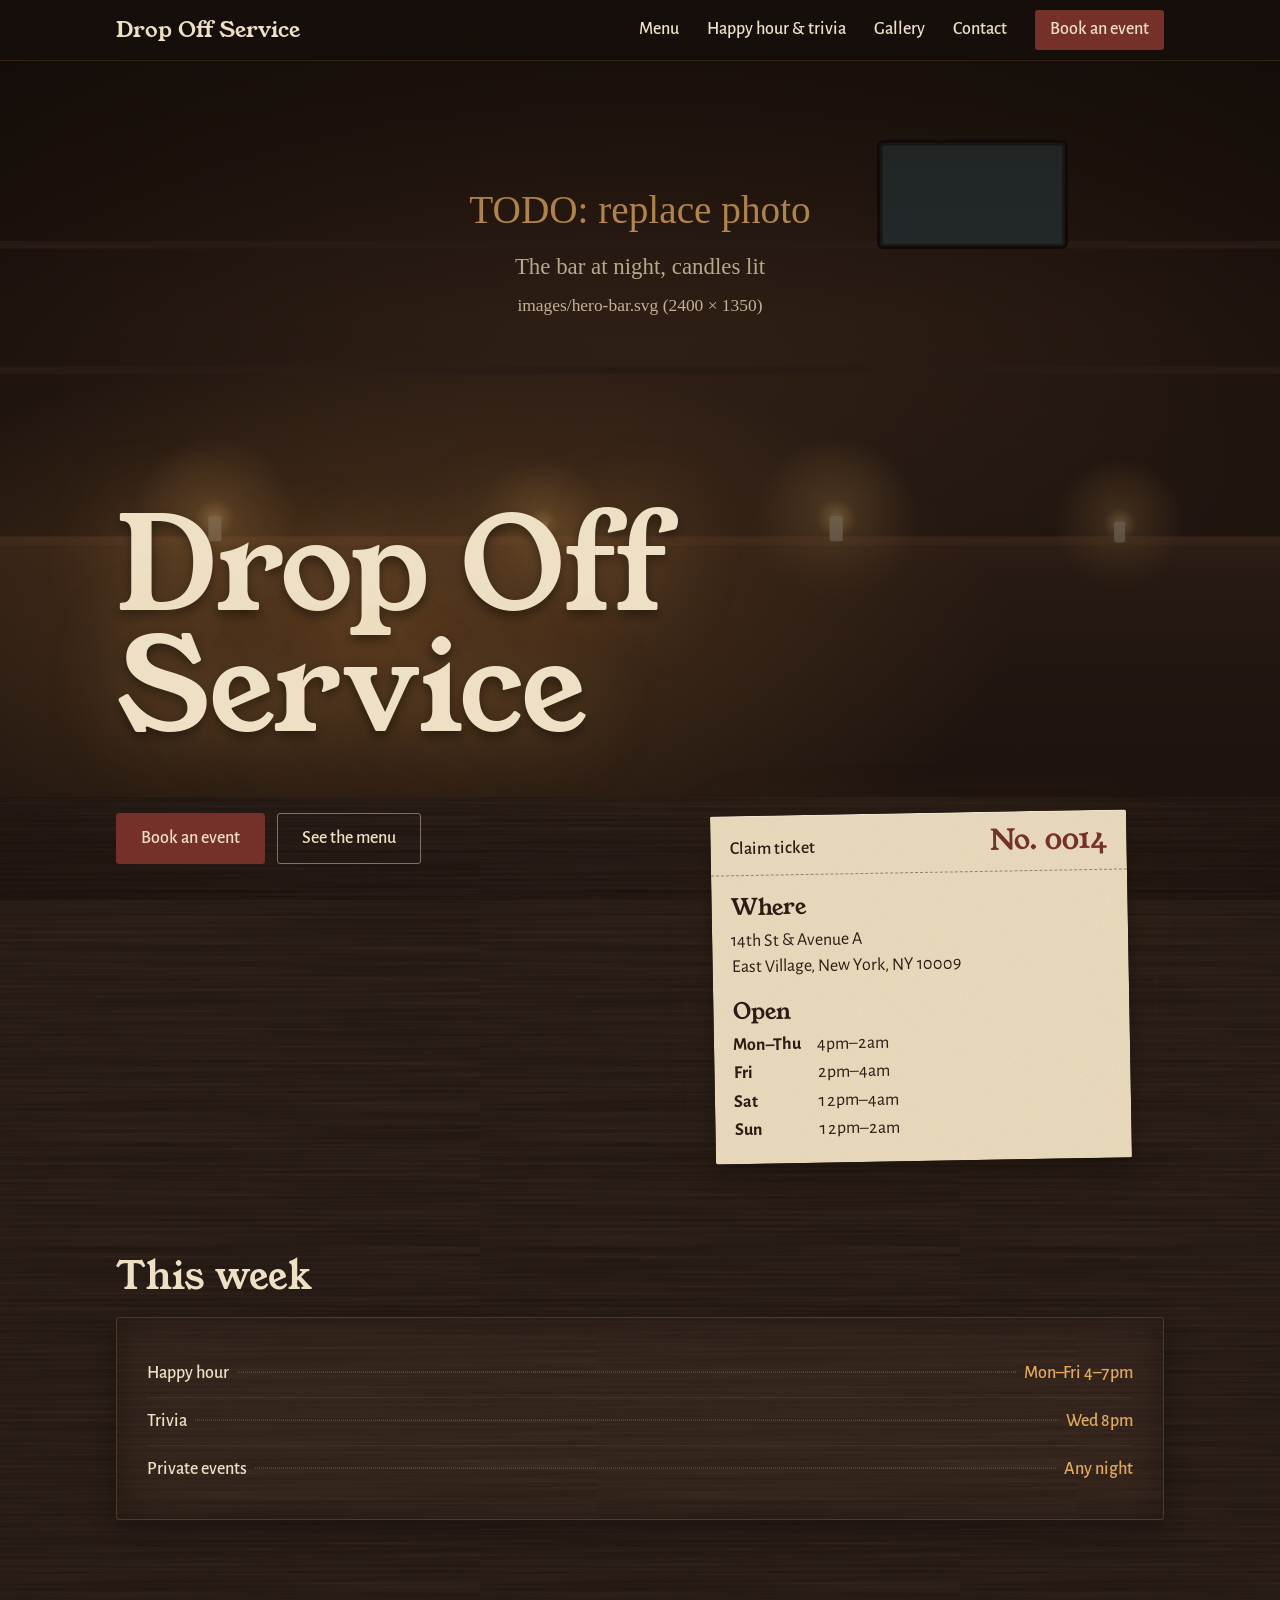
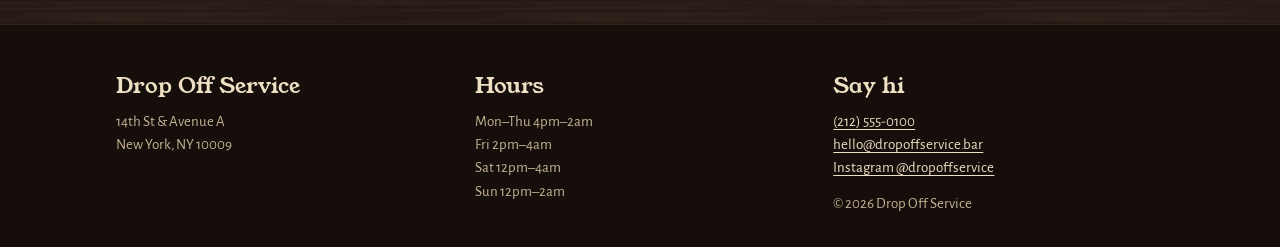
==== index.html @ 878d9a4b "website" ====
<!doctype html>
<html lang="en">
<head>
  <meta charset="utf-8">
  <meta name="viewport" content="width=device-width, initial-scale=1, viewport-fit=cover">
  <title>Drop Off Service | Bar at 14th St &amp; Avenue A, East Village</title>
  <!-- TODO: confirm description copy -->
  <meta name="description" content="Drop Off Service is a bar at 14th Street and Avenue A in the East Village. Happy hour weekdays, trivia Wednesdays, private events in the back room.">
  <meta name="theme-color" content="#150e0a">
  <script>document.documentElement.classList.add("js")</script>
  <link rel="preconnect" href="https://fonts.googleapis.com">
  <link rel="preconnect" href="https://fonts.gstatic.com" crossorigin>
  <link rel="stylesheet" href="https://fonts.googleapis.com/css2?family=Alegreya+Sans:ital,wght@0,400;0,500;0,700;1,400&family=Young+Serif&display=swap">
  <link rel="stylesheet" href="css/styles.css">
</head>
<body>
  <a class="skip-link" href="#main">Skip to content</a>

  <header class="site-header">
    <div class="wrap">
      <a class="wordmark" href="index.html">Drop Off Service</a>
      <button class="nav-toggle" type="button" aria-expanded="false" aria-controls="site-nav">Pages</button>
      <nav id="site-nav" class="site-nav" aria-label="Main">
        <ul>
          <li><a href="menu.html">Menu</a></li>
          <li><a href="happy-hour.html">Happy hour &amp; trivia</a></li>
          <li><a href="gallery.html">Gallery</a></li>
          <li><a href="contact.html">Contact</a></li>
          <li><a class="nav-book" href="events.html">Book an event</a></li>
        </ul>
      </nav>
    </div>
  </header>

  <main id="main">
    <section class="hero" aria-label="Welcome">
      <div class="hero-photo">
        <!-- TODO: replace with real photo (wide, at least 2400 × 1350) -->
        <img src="images/hero-bar.svg" alt="Inside Drop Off Service" width="2400" height="1350">
        <div class="sign sign-lit wrap">
          <h1><span>Drop Off</span> <span>Service</span></h1>
        </div>
      </div>

      <div class="hero-body wrap">
        <div class="hero-copy">
          <div class="hero-actions">
            <a class="btn" href="events.html">Book an event</a>
            <a class="btn btn-quiet" href="menu.html">See the menu</a>
          </div>
        </div>

        <div class="ticket ticket-tilt">
          <div class="ticket-stub">
            <span>Claim ticket</span>
            <span class="ticket-no">No. 0014</span>
          </div>
          <div class="ticket-body">
            <h2>Where</h2>
            <!-- TODO: add exact street number -->
            <address>
              14th St &amp; Avenue A<br>
              East Village, New York, NY 10009
            </address>
            <h2>Open</h2>
            <!-- TODO: confirm hours -->
            <dl>
              <dt>Mon–Thu</dt><dd>4pm–2am</dd>
              <dt>Fri</dt><dd>2pm–4am</dd>
              <dt>Sat</dt><dd>12pm–4am</dd>
              <dt>Sun</dt><dd>12pm–2am</dd>
            </dl>
          </div>
        </div>
      </div>
    </section>

    <section class="section wrap" aria-labelledby="this-week">
      <h2 class="section-title" id="this-week">This week</h2>
      <div class="board">
        <!-- TODO: confirm weekly schedule -->
        <ul>
          <li>
            <a class="row" href="happy-hour.html"><span>Happy hour</span><span class="leader"></span><span class="price">Mon–Fri 4–7pm</span></a>
          </li>
          <li>
            <a class="row" href="happy-hour.html#trivia"><span>Trivia</span><span class="leader"></span><span class="price">Wed 8pm</span></a>
          </li>
          <li>
            <a class="row" href="events.html"><span>Private events</span><span class="leader"></span><span class="price">Any night</span></a>
          </li>
        </ul>
      </div>
    </section>

  </main>

  <footer class="site-footer">
    <div class="wrap">
      <div>
        <h2>Drop Off Service</h2>
        <!-- TODO: add exact street number -->
        <address>14th St &amp; Avenue A<br>New York, NY 10009</address>
      </div>
      <div>
        <h2>Hours</h2>
        <!-- TODO: confirm hours -->
        <p>Mon–Thu 4pm–2am<br>Fri 2pm–4am<br>Sat 12pm–4am<br>Sun 12pm–2am</p>
      </div>
      <div>
        <h2>Say hi</h2>
        <!-- TODO: real phone, email, Instagram handle -->
        <p><a href="tel:+12125550100">(212) 555-0100</a><br>
          <a href="mailto:hello@dropoffservice.bar">hello@dropoffservice.bar</a><br>
          <a href="https://www.instagram.com/dropoffservice/">Instagram @dropoffservice</a></p>
        <p>&copy; <span data-year>2026</span> Drop Off Service</p>
      </div>
    </div>
  </footer>

  <script src="js/main.js" defer></script>
</body>
</html>
---- css/styles.css ----
/* Drop Off Service
   An old dark-wood bar at 9pm: walnut and espresso, candlelight amber,
   an oxblood accent, cream paper for the bar tab. */

:root {
  --espresso: #150e0a;
  --walnut: #1e140f;
  --oak: #2b1d16;
  --oxblood: #76302a;
  --oxblood-lit: #8e3b33;
  --cream: #eee0c4;
  --cream-soft: #c4b394;
  --amber: #e2a95b;
  --amber-glow: rgba(226, 169, 91, 0.35);
  --paper: #ebdcbf;
  --paper-ink: #2a1c14;

  --serif: "Young Serif", Georgia, "Times New Roman", serif;
  --sans: "Alegreya Sans", "Gill Sans", "Trebuchet MS", sans-serif;

  /* Horizontal wood grain, used at low alpha on dark surfaces */
  --grain: url("data:image/svg+xml,%3Csvg xmlns='http://www.w3.org/2000/svg' width='480' height='480'%3E%3Cfilter id='g'%3E%3CfeTurbulence type='fractalNoise' baseFrequency='0.004 0.35' numOctaves='3' seed='7' stitchTiles='stitch'/%3E%3CfeColorMatrix values='0 0 0 0 0.42 0 0 0 0 0.27 0 0 0 0 0.17 0 0 0 0.14 0'/%3E%3C/filter%3E%3Crect width='100%25' height='100%25' filter='url(%23g)'/%3E%3C/svg%3E");
  /* Fine paper tooth for the bar tab */
  --tooth: url("data:image/svg+xml,%3Csvg xmlns='http://www.w3.org/2000/svg' width='200' height='200'%3E%3Cfilter id='p'%3E%3CfeTurbulence type='fractalNoise' baseFrequency='0.9' numOctaves='2' seed='3' stitchTiles='stitch'/%3E%3CfeColorMatrix values='0 0 0 0 0.35 0 0 0 0 0.25 0 0 0 0 0.15 0 0 0 0.12 0'/%3E%3C/filter%3E%3Crect width='100%25' height='100%25' filter='url(%23p)'/%3E%3C/svg%3E");

  /* 4:3 scale */
  --step--1: 0.9375rem;
  --step-0: 1.125rem;
  --step-1: 1.4rem;
  --step-2: 1.777rem;
  --step-3: 2.369rem;
  --step-4: 3.157rem;

  --gutter: 1.25rem;
  --max: 68rem;
}

*,
*::before,
*::after {
  box-sizing: border-box;
}

html {
  -webkit-text-size-adjust: 100%;
}

body {
  margin: 0;
  font-family: var(--sans);
  font-size: var(--step-0);
  line-height: 1.55;
  color: var(--cream);
  background-color: var(--walnut);
  background-image: var(--grain);
  background-size: 480px 480px;
}

/* Soft vignette, like the corners of a room lit by candles */
body::before {
  content: "";
  position: fixed;
  inset: 0;
  z-index: -1;
  pointer-events: none;
  background: radial-gradient(ellipse 120% 90% at 50% 40%, transparent 55%, rgba(8, 5, 3, 0.6) 100%);
}

img {
  max-width: 100%;
  height: auto;
  display: block;
}

a {
  color: var(--amber);
  text-underline-offset: 0.2em;
  text-decoration-thickness: 1px;
}

a:hover {
  text-decoration-thickness: 2px;
}

:focus-visible {
  outline: 2px solid var(--amber);
  outline-offset: 3px;
}

::selection {
  background: var(--oxblood);
  color: var(--cream);
}

.skip-link {
  position: absolute;
  left: 1rem;
  top: -4rem;
  z-index: 100;
  background: var(--cream);
  color: var(--paper-ink);
  padding: 0.5rem 1rem;
}

.skip-link:focus {
  top: 1rem;
}

.visually-hidden {
  position: absolute;
  width: 1px;
  height: 1px;
  overflow: hidden;
  clip: rect(0 0 0 0);
  white-space: nowrap;
}

.wrap {
  width: 100%;
  max-width: var(--max);
  margin-inline: auto;
  padding-inline: var(--gutter);
}

h1,
h2,
h3 {
  font-family: var(--serif);
  font-weight: 400;
  color: var(--cream);
}

/* ---------- Header ---------- */

.site-header {
  position: sticky;
  top: 0;
  z-index: 50;
  background: rgba(21, 14, 10, 0.94);
  border-bottom: 1px solid rgba(226, 169, 91, 0.14);
  color: var(--cream);
  padding-top: env(safe-area-inset-top, 0px);
}

.site-header .wrap {
  display: flex;
  align-items: center;
  justify-content: space-between;
  gap: 1rem;
  min-height: 3.75rem;
}

.wordmark {
  font-family: var(--serif);
  font-size: var(--step-1);
  color: var(--cream);
  text-decoration: none;
}

.nav-toggle {
  display: inline-flex;
  align-items: center;
  gap: 0.5rem;
  background: none;
  border: 1px solid var(--cream-soft);
  color: var(--cream);
  font: inherit;
  font-weight: 500;
  font-size: var(--step--1);
  padding: 0.35rem 0.85rem;
  border-radius: 3px;
  cursor: pointer;
}

.site-nav ul {
  list-style: none;
  margin: 0;
  padding: 0;
}

.site-nav a {
  display: block;
  color: var(--cream);
  text-decoration: none;
  font-weight: 500;
}

.site-nav a:hover {
  color: var(--amber);
}

.site-nav a[aria-current="page"] {
  color: var(--amber);
  text-decoration: underline;
  text-decoration-thickness: 1px;
}

/* Mobile: nav drops down under the bar. Without JS it just shows. */
.js .site-nav {
  display: none;
}

.js .site-nav.is-open {
  display: block;
}

.site-header .wrap {
  flex-wrap: wrap;
}

.site-nav {
  flex: 0 0 calc(100% + 2 * var(--gutter));
  margin-inline: calc(-1 * var(--gutter));
  border-top: 1px solid rgba(238, 224, 196, 0.1);
}

.site-nav li a {
  padding: 0.85rem var(--gutter);
  border-bottom: 1px solid rgba(238, 224, 196, 0.08);
  font-size: var(--step-1);
}

.site-nav .nav-book {
  color: var(--amber);
}

@media (min-width: 52rem) {
  .nav-toggle {
    display: none;
  }

  .site-header .wrap {
    flex-wrap: nowrap;
  }

  .js .site-nav,
  .site-nav {
    display: block;
    flex: 0 1 auto;
    margin-inline: 0;
    border-top: 0;
  }

  .site-nav ul {
    display: flex;
    gap: 1.75rem;
    align-items: center;
  }

  .site-nav li a {
    padding: 0;
    border: 0;
    font-size: var(--step-0);
  }

  .site-nav .nav-book {
    background: var(--oxblood);
    color: var(--cream);
    padding: 0.4rem 0.95rem;
    border-radius: 3px;
  }

  .site-nav .nav-book:hover {
    background: var(--oxblood-lit);
    color: var(--cream);
  }
}

/* ---------- Buttons ---------- */

.btn {
  display: inline-block;
  font: inherit;
  font-weight: 500;
  font-size: var(--step-0);
  text-decoration: none;
  line-height: 1.2;
  padding: 0.85rem 1.5rem;
  border: 1px solid var(--oxblood);
  border-radius: 3px;
  background: var(--oxblood);
  color: var(--cream);
  cursor: pointer;
  transition: background-color 0.4s ease, border-color 0.4s ease;
}

.btn:hover {
  background: var(--oxblood-lit);
  border-color: var(--oxblood-lit);
}

.btn-quiet {
  background: transparent;
  color: var(--cream);
  border-color: rgba(238, 224, 196, 0.45);
}

.btn-quiet:hover {
  background: rgba(238, 224, 196, 0.08);
  border-color: var(--cream);
}

/* ---------- Hero: the room at 9pm ---------- */

.hero {
  padding-bottom: 3rem;
}

.hero-photo {
  position: relative;
  display: flex;
  align-items: flex-end;
  min-height: clamp(28rem, 82vh, 46rem);
  overflow: hidden;
  background: var(--espresso);
}

.hero-photo > img {
  position: absolute;
  inset: 0;
  width: 100%;
  height: 100%;
  object-fit: cover;
  object-position: 50% 60%;
}

/* Candlelight pooled low behind the name, then the room falling to dark */
.hero-photo::after {
  content: "";
  position: absolute;
  inset: 0;
  background:
    radial-gradient(ellipse 70% 55% at 30% 78%, rgba(226, 150, 70, 0.22), transparent 70%),
    linear-gradient(to top, var(--walnut) 0%, rgba(30, 20, 15, 0.75) 30%, rgba(30, 20, 15, 0.1) 65%, rgba(21, 14, 10, 0.45) 100%);
}

.sign {
  position: relative;
  z-index: 1;
  padding-block: 3rem 2.25rem;
}

.sign h1 {
  margin: 0;
  font-size: clamp(3.4rem, 16vw, 8rem);
  line-height: 0.95;
  letter-spacing: -0.01em;
  text-shadow:
    0 0 0.6em var(--amber-glow),
    0 0.04em 0.08em rgba(0, 0, 0, 0.5);
}

.sign h1 span {
  display: block;
}

.sign-sub {
  margin: 1rem 0 0;
  max-width: 26em;
  font-size: var(--step-1);
  line-height: 1.35;
  color: var(--cream-soft);
}

/* One slow fade as the room comes into view */
.sign-lit h1,
.sign-lit .sign-sub {
  animation: candle-up 1.8s ease-out both;
}

.sign-lit .sign-sub {
  animation-delay: 0.5s;
}

@keyframes candle-up {
  from { opacity: 0; }
  to   { opacity: 1; }
}

.hero-body {
  display: grid;
  gap: 2.25rem;
  margin-top: 0.5rem;
  align-items: start;
}

.hero-copy p {
  margin: 0 0 1.5rem;
  max-width: 30em;
  font-size: var(--step-1);
  line-height: 1.45;
}

.hero-actions {
  display: flex;
  flex-wrap: wrap;
  gap: 0.75rem;
}

@media (min-width: 52rem) {
  .hero {
    padding-bottom: 4.5rem;
  }

  .sign {
    padding-block: 4rem 3rem;
  }

  .hero-body {
    grid-template-columns: 1.2fr 1fr;
    gap: 3.5rem;
    margin-top: 1rem;
  }
}

@media (prefers-reduced-motion: reduce) {
  .sign-lit h1,
  .sign-lit .sign-sub {
    animation: none;
  }

  .btn {
    transition: none;
  }
}

/* ---------- Bar tab (the old claim ticket) ---------- */

.ticket {
  background-color: var(--paper);
  background-image: var(--tooth);
  color: var(--paper-ink);
  font-family: var(--sans);
  font-size: var(--step-0);
  line-height: 1.45;
  max-width: 26rem;
  border-radius: 2px;
  box-shadow:
    0 1px 0 rgba(255, 255, 255, 0.35) inset,
    0 10px 30px rgba(0, 0, 0, 0.45),
    0 0 60px rgba(226, 169, 91, 0.08);
}

.ticket a {
  color: var(--oxblood);
}

.ticket-stub {
  display: flex;
  justify-content: space-between;
  align-items: baseline;
  padding: 0.9rem 1.2rem 0.8rem;
  border-bottom: 1px dashed rgba(42, 28, 20, 0.45);
  font-weight: 500;
}

.ticket-no {
  font-family: var(--serif);
  font-size: var(--step-2);
  color: var(--oxblood);
  line-height: 1;
}

.ticket-body {
  padding: 1rem 1.2rem 1.3rem;
}

.ticket h2,
.ticket h3 {
  font-family: var(--serif);
  font-size: var(--step-1);
  color: var(--paper-ink);
  margin: 0 0 0.2rem;
}

.ticket dl {
  margin: 0;
  display: grid;
  grid-template-columns: auto 1fr;
  gap: 0.15rem 1rem;
  font-variant-numeric: tabular-nums;
}

.ticket dt {
  font-weight: 700;
}

.ticket dd {
  margin: 0;
}

.ticket address {
  font-style: normal;
  margin-bottom: 1rem;
}

@media (min-width: 52rem) {
  .ticket-tilt {
    transform: rotate(-1deg);
  }
}

/* ---------- Page sections ---------- */

main {
  display: block;
}

.page-head {
  padding-block: 3.5rem 1.75rem;
}

.page-head h1,
.section-title {
  margin: 0;
  line-height: 1.05;
}

.page-head h1 {
  font-size: clamp(var(--step-4), 11vw, 5rem);
  text-shadow: 0 0 0.7em rgba(226, 169, 91, 0.18);
}

.page-head p {
  margin: 1rem 0 0;
  max-width: 34em;
  font-size: var(--step-1);
  line-height: 1.45;
  color: var(--cream-soft);
}

.section {
  padding-block: 1.5rem 3.5rem;
}

.section-title {
  font-size: var(--step-3);
  margin-bottom: 1.25rem;
}

.prose {
  max-width: 36em;
}

.prose p {
  margin: 0 0 1em;
}

.split {
  display: grid;
  gap: 2rem;
}

@media (min-width: 52rem) {
  .split {
    grid-template-columns: 1fr 1fr;
    gap: 3.5rem;
    align-items: start;
  }
}

.photo {
  margin: 0;
}

.photo img {
  width: 100%;
  aspect-ratio: 4 / 3;
  object-fit: cover;
  border-radius: 2px;
  box-shadow: 0 12px 32px rgba(0, 0, 0, 0.5);
}

.photo figcaption {
  font-style: italic;
  font-size: var(--step--1);
  padding: 0.6rem 0.1rem 0;
  color: var(--cream-soft);
}

/* ---------- Boards: wood panels behind the bar (menus, specials) ---------- */

.board {
  background-color: var(--oak);
  background-image: var(--grain);
  background-size: 480px 480px;
  color: var(--cream);
  padding: 1.5rem 1.2rem 1.25rem;
  border: 1px solid rgba(226, 169, 91, 0.16);
  border-radius: 3px;
  box-shadow:
    inset 0 0 40px rgba(0, 0, 0, 0.35),
    0 8px 24px rgba(0, 0, 0, 0.3);
}

.board + .board {
  margin-top: 1.5rem;
}

.board h2,
.board h3 {
  margin: 0 0 0.9rem;
  font-size: var(--step-2);
  line-height: 1.1;
}

.board ul + h3 {
  margin-top: 1.75rem;
  font-size: var(--step-1);
}

.board .board-note {
  margin: -0.4rem 0 1rem;
  color: var(--cream-soft);
  font-style: italic;
  font-size: var(--step--1);
}

.board ul {
  list-style: none;
  margin: 0;
  padding: 0;
}

.board li {
  padding-block: 0.6rem;
}

.board li + li {
  border-top: 1px solid rgba(238, 224, 196, 0.07);
}

.row {
  display: flex;
  align-items: baseline;
  gap: 0.5rem;
  font-weight: 500;
}

.board a.row {
  color: var(--cream);
  text-decoration: none;
}

.board a.row:hover > span:first-child {
  color: var(--amber);
  text-decoration: underline;
  text-decoration-thickness: 1px;
}

.row .leader {
  flex: 1;
  min-width: 1rem;
  border-bottom: 1px dotted rgba(238, 224, 196, 0.3);
  transform: translateY(-0.3em);
}

.row .price {
  color: var(--amber);
  font-variant-numeric: tabular-nums;
}

.board .desc {
  display: block;
  margin-top: 0.15rem;
  color: var(--cream-soft);
  font-size: var(--step--1);
  font-weight: 400;
  max-width: 34em;
}

.board-grid {
  display: grid;
  gap: 1.5rem;
}

.board-grid .board + .board {
  margin-top: 0;
}

@media (min-width: 52rem) {
  .board {
    padding: 2rem 1.9rem 1.6rem;
  }

  /* Two columns that pack boards of different heights */
  .board-grid {
    display: block;
    columns: 2;
    column-gap: 1.5rem;
  }

  .board-grid .board {
    break-inside: avoid;
    margin-bottom: 1.5rem;
  }
}

/* ---------- Trivia ---------- */

.trivia {
  display: grid;
  gap: 2rem;
  align-items: start;
}

.trivia .ticket {
  max-width: none;
}

.steps {
  margin: 0;
  padding-left: 1.5rem;
}

.steps li {
  margin-bottom: 0.6rem;
  padding-left: 0.35rem;
}

.steps li::marker {
  font-family: var(--serif);
  color: var(--amber);
}

.trivia-detail {
  display: grid;
  gap: 2rem;
  max-width: 38em;
}

.plain-list {
  margin: 0;
  padding-left: 1.2rem;
}

.plain-list li {
  margin-bottom: 0.5rem;
}

.plain-list li::marker {
  color: var(--amber);
}

.trivia h3 {
  font-size: var(--step-2);
  margin: 0 0 0.75rem;
}

@media (min-width: 52rem) {
  .trivia {
    grid-template-columns: 22rem 1fr;
    gap: 3.5rem;
  }
}

/* ---------- Facts list (events, contact) ---------- */

.facts {
  margin: 0 0 2rem;
  display: grid;
  grid-template-columns: max-content 1fr;
  gap: 0.6rem 1.25rem;
}

.facts dt {
  font-weight: 700;
  color: var(--cream-soft);
}

.facts dd {
  margin: 0;
}

.hours {
  border-collapse: collapse;
  width: 100%;
  max-width: 24rem;
  font-variant-numeric: tabular-nums;
}

.hours th,
.hours td {
  text-align: left;
  padding: 0.45rem 0;
  border-bottom: 1px solid rgba(238, 224, 196, 0.1);
}

.hours th {
  font-weight: 500;
  padding-right: 1.5rem;
  color: var(--cream-soft);
}

/* ---------- Forms ---------- */

.form {
  background-color: var(--oak);
  background-image: var(--grain);
  background-size: 480px 480px;
  padding: 1.5rem 1.2rem;
  border: 1px solid rgba(226, 169, 91, 0.16);
  border-radius: 3px;
}

.form-grid {
  display: grid;
  gap: 1.1rem;
}

.field label {
  display: block;
  font-weight: 500;
  margin-bottom: 0.3rem;
}

.field .hint {
  font-weight: 400;
  font-style: italic;
  color: var(--cream-soft);
  font-size: var(--step--1);
}

.field input,
.field select,
.field textarea {
  width: 100%;
  font: inherit;
  color: var(--cream);
  background: rgba(21, 14, 10, 0.7);
  border: 1px solid rgba(238, 224, 196, 0.28);
  border-radius: 3px;
  padding: 0.7rem 0.75rem;
  min-height: 3rem;
  color-scheme: dark;
}

.field input:focus,
.field select:focus,
.field textarea:focus {
  border-color: var(--amber);
}

.field textarea {
  min-height: 8rem;
  resize: vertical;
}

.field input:focus-visible,
.field select:focus-visible,
.field textarea:focus-visible {
  outline-offset: 1px;
}

.form-status {
  margin: 1rem 0 0;
  padding: 0.8rem 1rem;
  background: var(--paper);
  color: var(--paper-ink);
  border-radius: 2px;
  font-weight: 500;
}

.form-status:empty {
  display: none;
}

@media (min-width: 40rem) {
  .form {
    padding: 2rem;
  }

  .form-grid {
    grid-template-columns: 1fr 1fr;
  }

  .field-full {
    grid-column: 1 / -1;
  }
}

/* ---------- Map ---------- */

.map {
  border-radius: 2px;
  overflow: hidden;
  box-shadow: 0 12px 32px rgba(0, 0, 0, 0.5);
}

.map iframe {
  display: block;
  width: 100%;
  aspect-ratio: 4 / 3;
  border: 0;
  filter: sepia(0.35) brightness(0.82) contrast(0.95);
}

/* ---------- Gallery ---------- */

.gallery {
  list-style: none;
  margin: 0;
  padding: 0;
  display: grid;
  gap: 1.5rem 1.25rem;
  grid-template-columns: 1fr;
}

@media (min-width: 34rem) {
  .gallery {
    grid-template-columns: 1fr 1fr;
  }
}

@media (min-width: 60rem) {
  .gallery {
    grid-template-columns: repeat(3, 1fr);
  }
}

/* ---------- Footer ---------- */

.site-footer {
  background: var(--espresso);
  border-top: 1px solid rgba(226, 169, 91, 0.14);
  color: var(--cream);
  margin-top: 3rem;
  padding-block: 2.75rem calc(2rem + env(safe-area-inset-bottom, 0px));
  font-size: var(--step--1);
}

.site-footer .wrap {
  display: grid;
  gap: 1.75rem;
}

.site-footer h2 {
  font-size: var(--step-1);
  margin: 0 0 0.4rem;
}

.site-footer p,
.site-footer address {
  margin: 0;
  font-style: normal;
  color: var(--cream-soft);
}

.site-footer p + p {
  margin-top: 0.75rem;
}

.site-footer a {
  color: var(--cream);
}

.site-footer a:hover {
  color: var(--amber);
}

@media (min-width: 52rem) {
  .site-footer .wrap {
    grid-template-columns: repeat(3, 1fr);
  }
}

.facts address {
  font-style: normal;
}
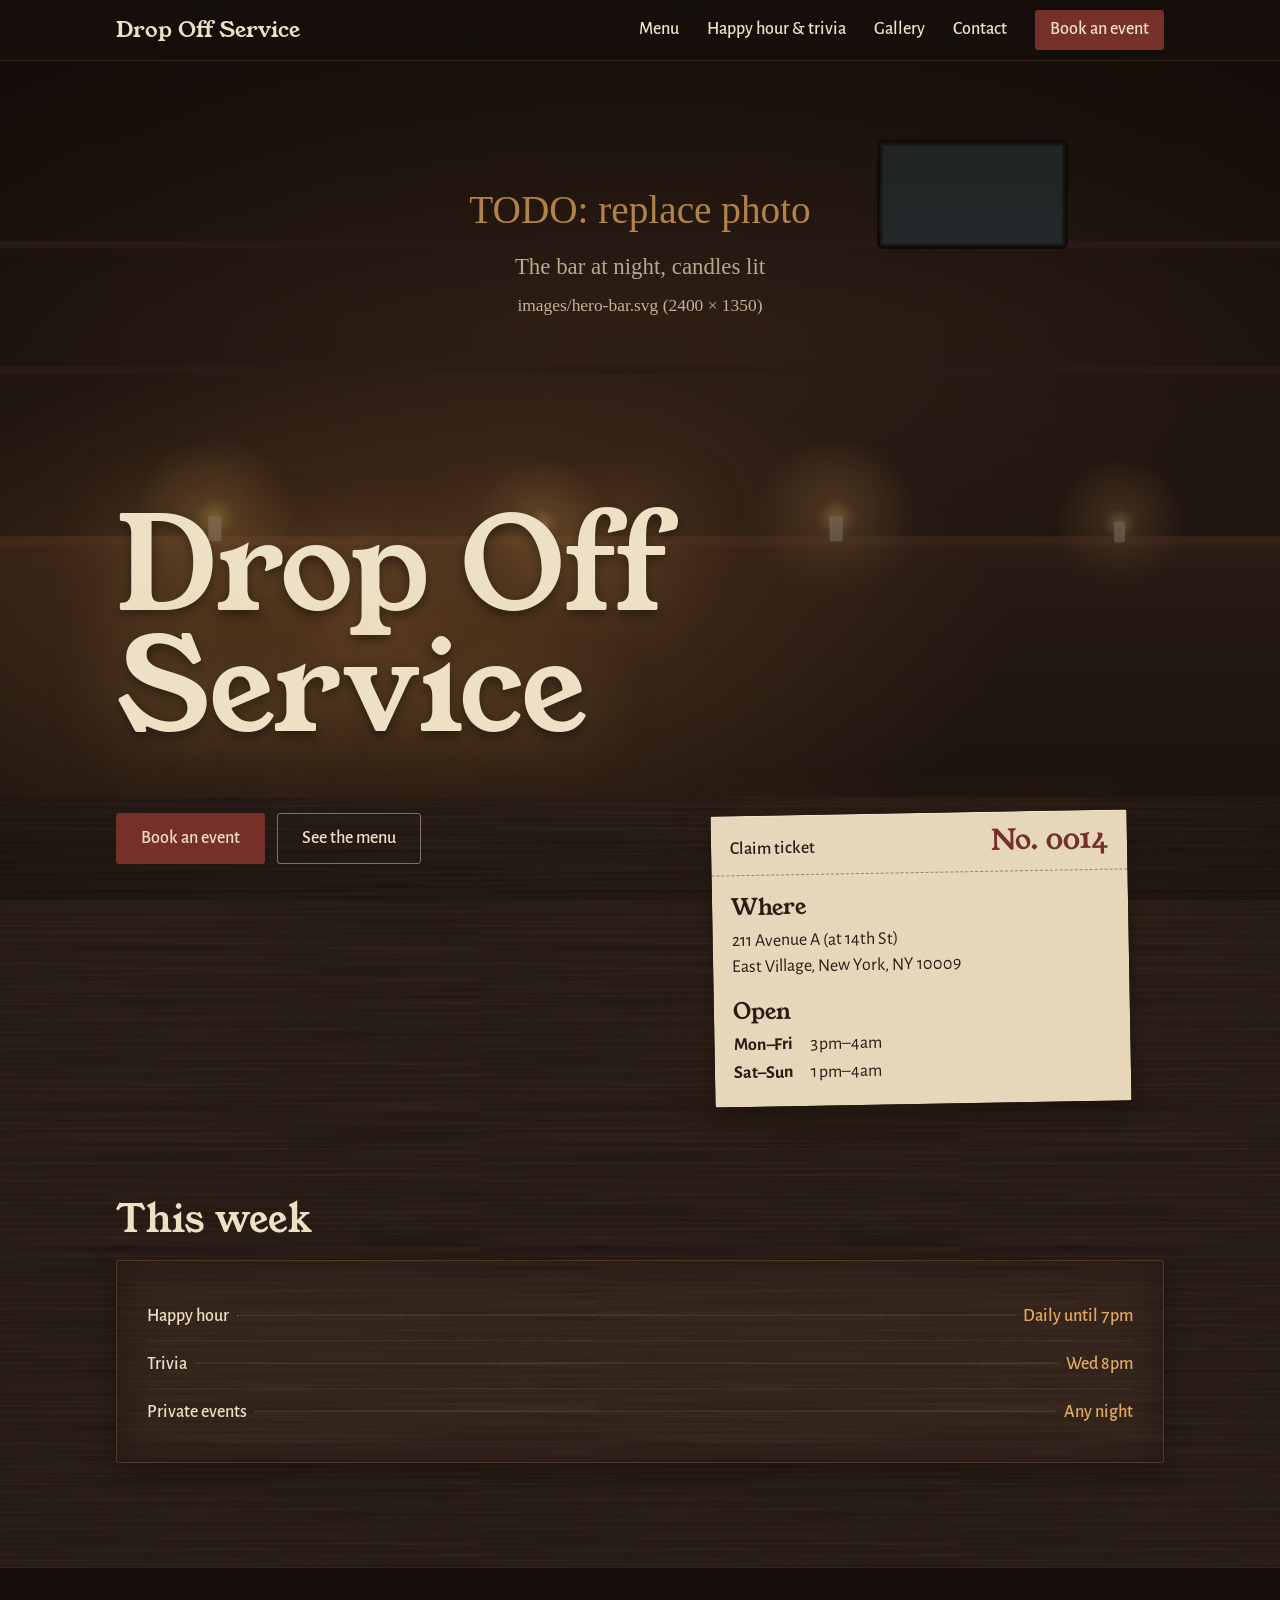
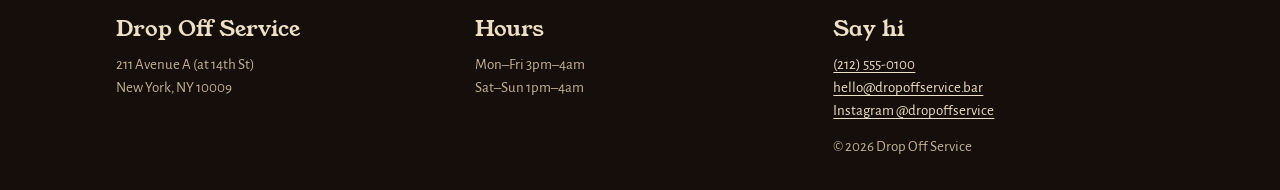
==== commit a9c5bf0e: "Happy hour correctlyupdated" ====
--- a/index.html
+++ b/index.html
@@ -4,8 +4,7 @@
   <meta charset="utf-8">
   <meta name="viewport" content="width=device-width, initial-scale=1, viewport-fit=cover">
   <title>Drop Off Service | Bar at 14th St &amp; Avenue A, East Village</title>
-  <!-- TODO: confirm description copy -->
-  <meta name="description" content="Drop Off Service is a bar at 14th Street and Avenue A in the East Village. Happy hour weekdays, trivia Wednesdays, private events in the back room.">
+  <meta name="description" content="Drop Off Service is a bar at 211 Avenue A, at 14th Street, in the East Village. Open until 4am every night, happy hour until 7pm, trivia Wednesdays, private events in the back room.">
   <meta name="theme-color" content="#150e0a">
   <script>document.documentElement.classList.add("js")</script>
   <link rel="preconnect" href="https://fonts.googleapis.com">
@@ -57,18 +56,14 @@
           </div>
           <div class="ticket-body">
             <h2>Where</h2>
-            <!-- TODO: add exact street number -->
             <address>
-              14th St &amp; Avenue A<br>
+              211 Avenue A (at 14th St)<br>
               East Village, New York, NY 10009
             </address>
             <h2>Open</h2>
-            <!-- TODO: confirm hours -->
             <dl>
-              <dt>Mon–Thu</dt><dd>4pm–2am</dd>
-              <dt>Fri</dt><dd>2pm–4am</dd>
-              <dt>Sat</dt><dd>12pm–4am</dd>
-              <dt>Sun</dt><dd>12pm–2am</dd>
+              <dt>Mon–Fri</dt><dd>3pm–4am</dd>
+              <dt>Sat–Sun</dt><dd>1pm–4am</dd>
             </dl>
           </div>
         </div>
@@ -78,10 +73,10 @@
     <section class="section wrap" aria-labelledby="this-week">
       <h2 class="section-title" id="this-week">This week</h2>
       <div class="board">
-        <!-- TODO: confirm weekly schedule -->
+        <!-- TODO: confirm trivia start time -->
         <ul>
           <li>
-            <a class="row" href="happy-hour.html"><span>Happy hour</span><span class="leader"></span><span class="price">Mon–Fri 4–7pm</span></a>
+            <a class="row" href="happy-hour.html"><span>Happy hour</span><span class="leader"></span><span class="price">Daily until 7pm</span></a>
           </li>
           <li>
             <a class="row" href="happy-hour.html#trivia"><span>Trivia</span><span class="leader"></span><span class="price">Wed 8pm</span></a>
@@ -99,13 +94,11 @@
     <div class="wrap">
       <div>
         <h2>Drop Off Service</h2>
-        <!-- TODO: add exact street number -->
-        <address>14th St &amp; Avenue A<br>New York, NY 10009</address>
+        <address>211 Avenue A (at 14th St)<br>New York, NY 10009</address>
       </div>
       <div>
         <h2>Hours</h2>
-        <!-- TODO: confirm hours -->
-        <p>Mon–Thu 4pm–2am<br>Fri 2pm–4am<br>Sat 12pm–4am<br>Sun 12pm–2am</p>
+        <p>Mon–Fri 3pm–4am<br>Sat–Sun 1pm–4am</p>
       </div>
       <div>
         <h2>Say hi</h2>
